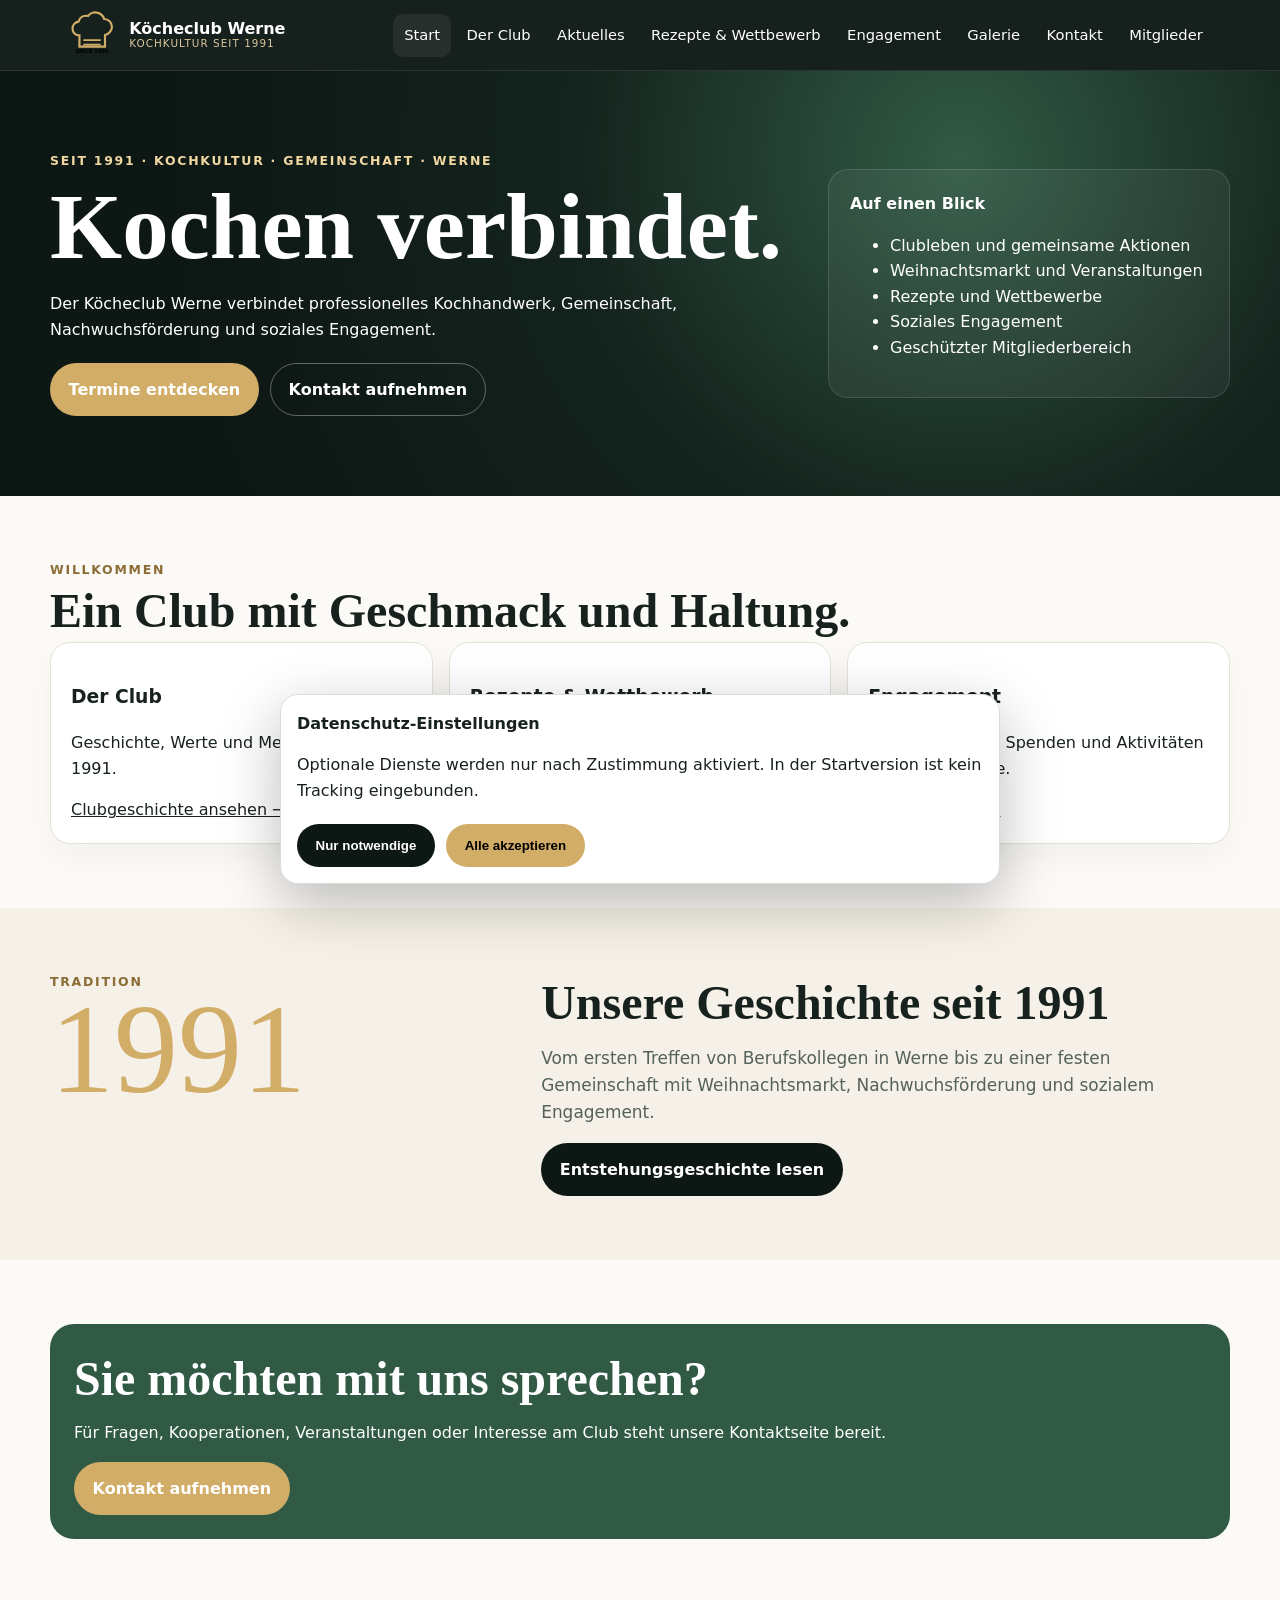
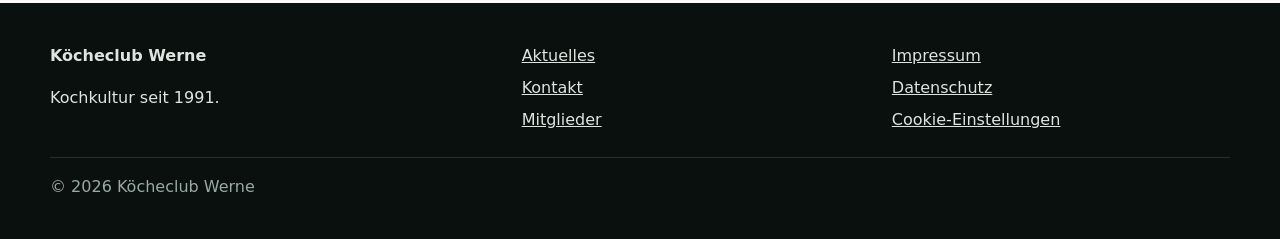
==== index.html @ 9a1e059a "Füge Startseite hinzu" ====
<!doctype html><html lang="de"><head><meta charset="utf-8"><meta name="viewport" content="width=device-width,initial-scale=1"><title>Köcheclub Werne | Kochkultur seit 1991</title><meta name="description" content="Köcheclub Werne – Kochkultur, Gemeinschaft und soziales Engagement seit 1991."><link rel="stylesheet" href="styles.css"></head><body><a class="skip" href="#main">Zum Inhalt springen</a><header><div class="nav"><a class="brand" href="index.html"><span class="kc-logo"><svg viewBox="0 0 120 92"><path d="M31 47c-9 0-16-7-16-16 0-8 6-15 14-16 3-10 12-15 22-13 5-7 15-10 23-7 7 2 12 8 14 14 10 0 18 8 18 18 0 9-7 17-16 19v27H31V47z" fill="none" stroke="currentColor" stroke-width="5"/><path d="M40 58h40M40 68h40" stroke="currentColor" stroke-width="4"/><text x="60" y="88" text-anchor="middle" font-size="12" font-weight="800">SINCE 1991</text></svg></span><span class="brand-copy"><strong>Köcheclub Werne</strong><small>Kochkultur seit 1991</small></span></a><button class="menu-btn" aria-expanded="false">Menü</button><nav><ul><li><a aria-current="page" href="index.html">Start</a></li><li><a href="club.html">Der Club</a></li><li><a href="aktuelles.html">Aktuelles</a></li><li><a href="rezepte-wettbewerb.html">Rezepte & Wettbewerb</a></li><li><a href="engagement.html">Engagement</a></li><li><a href="galerie.html">Galerie</a></li><li><a href="kontakt.html">Kontakt</a></li><li><a href="mitglieder.html">Mitglieder</a></li></ul></nav></div></header><main id="main"><section class="hero"><div class="hero-inner"><div><div class="eyebrow">Seit 1991 · Kochkultur · Gemeinschaft · Werne</div><h1>Kochen verbindet.</h1><p>Der Köcheclub Werne verbindet professionelles Kochhandwerk, Gemeinschaft, Nachwuchsförderung und soziales Engagement.</p><div class="actions"><a class="btn btn-primary" href="aktuelles.html">Termine entdecken</a><a class="btn btn-outline" href="kontakt.html">Kontakt aufnehmen</a></div></div><aside class="hero-card"><strong>Auf einen Blick</strong><ul><li>Clubleben und gemeinsame Aktionen</li><li>Weihnachtsmarkt und Veranstaltungen</li><li>Rezepte und Wettbewerbe</li><li>Soziales Engagement</li><li>Geschützter Mitgliederbereich</li></ul></aside></div></section><section class="section"><div class="wrap"><div class="section-kicker">Willkommen</div><h2>Ein Club mit Geschmack und Haltung.</h2><div class="grid"><article class="card"><h3>Der Club</h3><p>Geschichte, Werte und Menschen seit 1991.</p><a href="club.html">Clubgeschichte ansehen →</a></article><article class="card"><h3>Rezepte & Wettbewerb</h3><p>Rezeptsammlung und der Wettbewerb mit Fleischermeister Karl-Heinz Klimecki.</p><a href="rezepte-wettbewerb.html">Bereich öffnen →</a></article><article class="card"><h3>Engagement</h3><p>Soziale Projekte, Spenden und Aktivitäten in und um Werne.</p><a href="engagement.html">Mehr erfahren →</a></article></div></div></section><section class="section alt"><div class="wrap"><div class="history-grid"><div><div class="section-kicker">Tradition</div><div class="history-year">1991</div></div><div><h2>Unsere Geschichte seit 1991</h2><p class="lead">Vom ersten Treffen von Berufskollegen in Werne bis zu einer festen Gemeinschaft mit Weihnachtsmarkt, Nachwuchsförderung und sozialem Engagement.</p><a class="btn btn-dark" href="club.html">Entstehungsgeschichte lesen</a></div></div></div></section><section class="section"><div class="wrap"><div class="band"><h2>Sie möchten mit uns sprechen?</h2><p>Für Fragen, Kooperationen, Veranstaltungen oder Interesse am Club steht unsere Kontaktseite bereit.</p><a class="btn btn-primary" href="kontakt.html">Kontakt aufnehmen</a></div></div></section></main><footer><div class="footer-grid"><div><strong>Köcheclub Werne</strong><p>Kochkultur seit 1991.</p></div><div class="footer-links"><a href="aktuelles.html">Aktuelles</a><a href="kontakt.html">Kontakt</a><a href="mitglieder.html">Mitglieder</a></div><div class="footer-links"><a href="impressum.html">Impressum</a><a href="datenschutz.html">Datenschutz</a><a href="#" data-open-consent>Cookie-Einstellungen</a></div></div><div class="copyright">© <span data-year></span> Köcheclub Werne</div></footer><section class="cookie" id="cookieBanner" hidden><strong>Datenschutz-Einstellungen</strong><p>Optionale Dienste werden nur nach Zustimmung aktiviert. In der Startversion ist kein Tracking eingebunden.</p><div class="actions"><button class="btn btn-dark" data-consent="essential">Nur notwendige</button><button class="btn btn-primary" data-consent="all">Alle akzeptieren</button></div></section><script src="script.js" defer></script></body></html>
---- styles.css ----
:root{--bg:#0d1713;--green:#315a45;--gold:#d2ad68;--paper:#f5f1e8;--ink:#17211d;--max:1180px}*{box-sizing:border-box}html{scroll-behavior:smooth}body{margin:0;font-family:Inter,system-ui,sans-serif;color:var(--ink);background:#fbfaf7;line-height:1.6}a{color:inherit}header{position:sticky;top:0;z-index:20;background:#0d1713f5;border-bottom:1px solid #ffffff18}.nav{max-width:var(--max);margin:auto;padding:.7rem 1rem;display:flex;align-items:center;justify-content:space-between;gap:1rem}.brand{display:flex;align-items:center;gap:.7rem;color:white;text-decoration:none}.kc-logo{width:52px;height:48px;color:var(--gold)}.kc-logo svg{width:100%;height:100%}.brand-copy{display:flex;flex-direction:column;line-height:1.05}.brand-copy small{color:#dac79b;font-size:.65rem;letter-spacing:.1em;text-transform:uppercase}nav ul{display:flex;list-style:none;gap:.25rem;margin:0;padding:0}nav a{display:block;color:white;text-decoration:none;padding:.6rem .7rem;border-radius:10px;font-size:.92rem}nav a:hover,nav a[aria-current=page]{background:#ffffff12}.menu-btn{display:none;background:transparent;color:white;border:1px solid #ffffff55;border-radius:10px;padding:.55rem .75rem}.hero,.page-hero{background:radial-gradient(circle at 75% 20%,#315a45 0,#14231d 38%,#0d1713 78%);color:white}.hero{padding:5rem 1rem}.page-hero{padding:3.4rem 1rem}.wrap,.hero-inner{max-width:var(--max);margin:auto}.hero-inner{display:grid;grid-template-columns:1.3fr .7fr;gap:2rem;align-items:center}.hero h1,.page-hero h1,.section h2{font-family:Georgia,serif;line-height:1.05}.hero h1{font-size:clamp(3rem,8vw,5.8rem);margin:.4rem 0}.page-hero h1{font-size:clamp(2.4rem,6vw,4.2rem);margin:.3rem 0}.eyebrow,.section-kicker{text-transform:uppercase;letter-spacing:.14em;font-size:.78rem;font-weight:800;color:#f1d7a2}.section-kicker{color:#8a6c34}.hero-card,.card{border-radius:20px}.hero-card{background:#ffffff0e;border:1px solid #ffffff20;padding:1.3rem}.section{padding:4rem 1rem}.section.alt{background:var(--paper)}.section h2{font-size:clamp(2rem,4vw,3rem);margin:.35rem 0}.lead{max-width:780px;color:#55615b;font-size:1.06rem}.grid{display:grid;grid-template-columns:repeat(3,1fr);gap:1rem}.card{background:white;border:1px solid #e6e1d8;padding:1.25rem;box-shadow:0 12px 28px #0000000a}.btn{display:inline-flex;padding:.8rem 1.1rem;border-radius:999px;text-decoration:none;font-weight:800;border:1px solid transparent}.btn-primary{background:var(--gold)}.btn-dark{background:var(--bg);color:white}.btn-outline{border-color:#ffffff55;color:white}.actions{display:flex;gap:.7rem;flex-wrap:wrap;margin-top:1.3rem}.band{background:var(--green);color:white;border-radius:24px;padding:1.5rem}.history-grid{display:grid;grid-template-columns:.8fr 1.2fr;gap:2rem}.history-year{font-family:Georgia,serif;font-size:clamp(4rem,11vw,8rem);color:var(--gold);line-height:.9}.timeline{display:grid;gap:1rem}.event{background:white;border:1px solid #e5dfd5;border-radius:16px;padding:1rem}.event strong{color:var(--green)}.people{display:grid;grid-template-columns:repeat(4,1fr);gap:1rem}.person{background:white;border:1px solid #e5dfd5;border-radius:16px;overflow:hidden}.person-photo,.photo-placeholder{display:grid;place-items:center;min-height:180px;background:linear-gradient(135deg,#eee8dc,#cfbea0);text-align:center;padding:1rem}.person-body{padding:1rem}.form-grid{display:grid;grid-template-columns:1fr 1fr;gap:1rem}.field{display:flex;flex-direction:column;gap:.3rem}.field.full{grid-column:1/-1}input,textarea,select{font:inherit;padding:.8rem;border:1px solid #bdc4bf;border-radius:10px}textarea{min-height:140px}.notice{background:#fff7df;border-left:4px solid var(--gold);padding:1rem;border-radius:10px}.prose{max-width:900px;margin:auto}footer{background:#09100d;color:#dce5df;padding:2.5rem 1rem}.footer-grid{max-width:var(--max);margin:auto;display:grid;grid-template-columns:1.3fr 1fr 1fr;gap:2rem}.footer-links{display:grid;gap:.4rem}.copyright{max-width:var(--max);margin:1.5rem auto 0;padding-top:1rem;border-top:1px solid #ffffff20;color:#9aa9a1}.cookie{position:fixed;left:1rem;right:1rem;bottom:1rem;max-width:720px;margin:auto;background:white;border:1px solid #ddd;border-radius:18px;padding:1rem;box-shadow:0 18px 60px #0004}.cookie[hidden]{display:none}.skip{position:absolute;left:-9999px}.skip:focus{left:1rem;top:1rem;background:white;padding:.6rem;z-index:99}@media(max-width:900px){.menu-btn{display:block}nav ul{display:none;position:absolute;top:64px;left:1rem;right:1rem;background:#101c17;border-radius:14px;padding:.6rem;flex-direction:column}nav ul.open{display:flex}.hero-inner,.grid,.history-grid,.footer-grid{grid-template-columns:1fr}.people{grid-template-columns:1fr 1fr}.form-grid{grid-template-columns:1fr}.field.full{grid-column:auto}.section{padding:3rem 1rem}.hero{padding:3.5rem 1rem}.btn{width:100%;justify-content:center}}@media(max-width:560px){.people{grid-template-columns:1fr}}
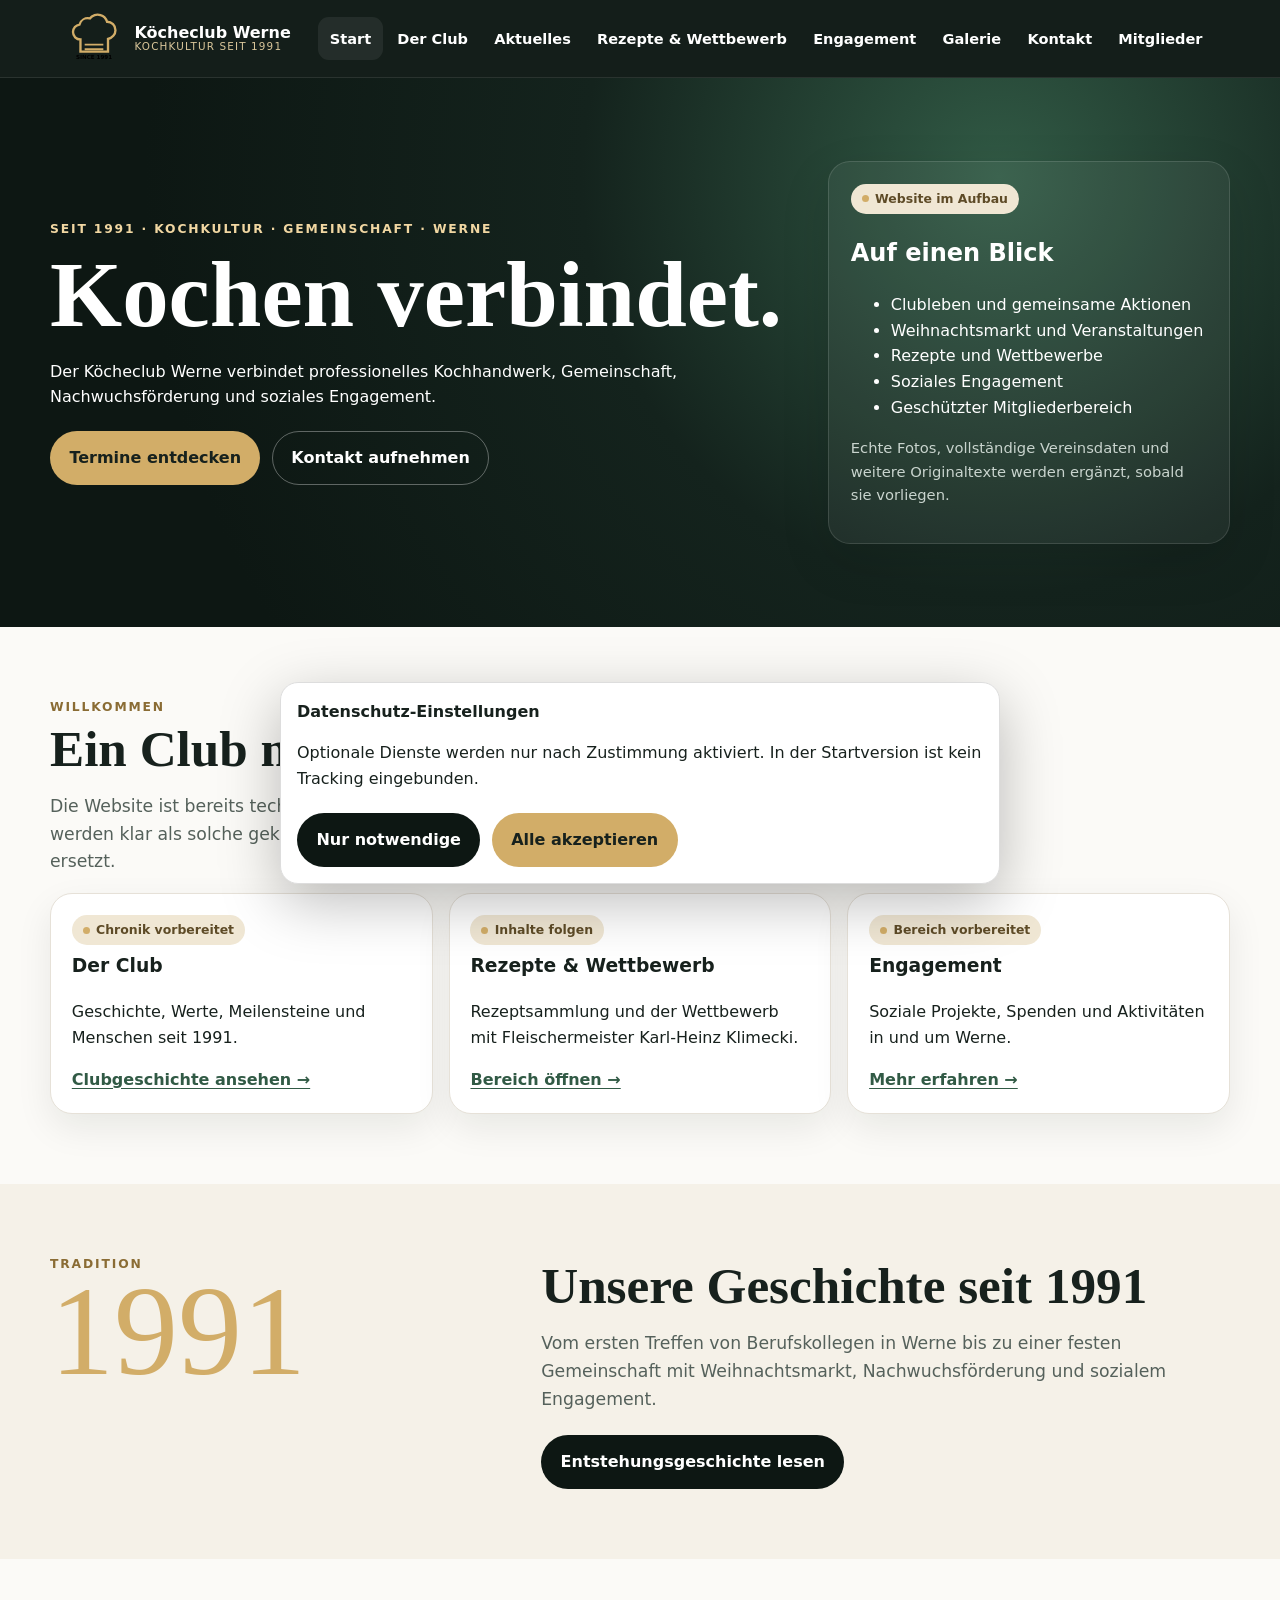
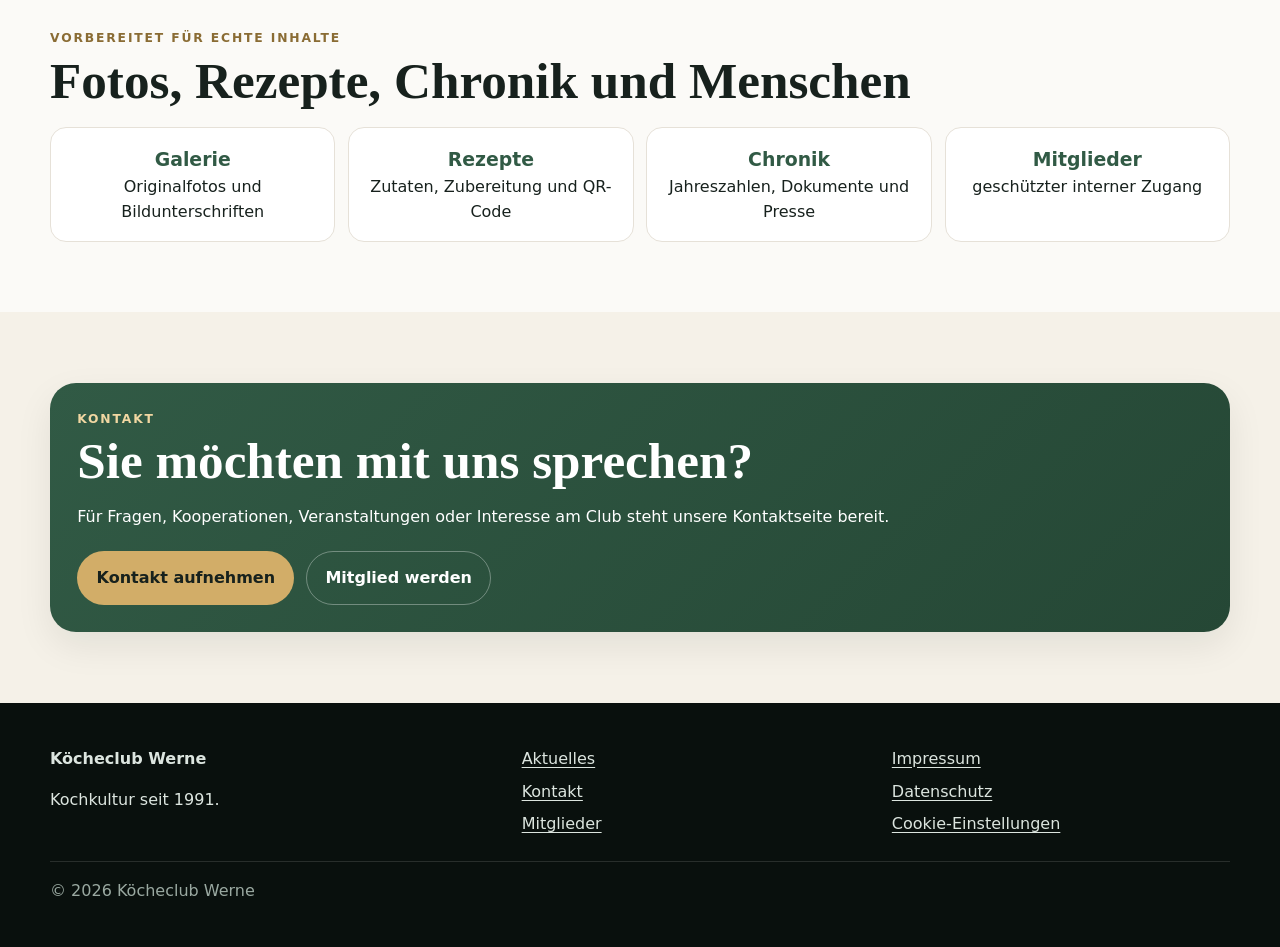
==== commit 756ecda5: "Verfeinere Startseite und Inhaltsstruktur" ====
--- a/index.html
+++ b/index.html
@@ -1 +1 @@
-<!doctype html><html lang="de"><head><meta charset="utf-8"><meta name="viewport" content="width=device-width,initial-scale=1"><title>Köcheclub Werne | Kochkultur seit 1991</title><meta name="description" content="Köcheclub Werne – Kochkultur, Gemeinschaft und soziales Engagement seit 1991."><link rel="stylesheet" href="styles.css"></head><body><a class="skip" href="#main">Zum Inhalt springen</a><header><div class="nav"><a class="brand" href="index.html"><span class="kc-logo"><svg viewBox="0 0 120 92"><path d="M31 47c-9 0-16-7-16-16 0-8 6-15 14-16 3-10 12-15 22-13 5-7 15-10 23-7 7 2 12 8 14 14 10 0 18 8 18 18 0 9-7 17-16 19v27H31V47z" fill="none" stroke="currentColor" stroke-width="5"/><path d="M40 58h40M40 68h40" stroke="currentColor" stroke-width="4"/><text x="60" y="88" text-anchor="middle" font-size="12" font-weight="800">SINCE 1991</text></svg></span><span class="brand-copy"><strong>Köcheclub Werne</strong><small>Kochkultur seit 1991</small></span></a><button class="menu-btn" aria-expanded="false">Menü</button><nav><ul><li><a aria-current="page" href="index.html">Start</a></li><li><a href="club.html">Der Club</a></li><li><a href="aktuelles.html">Aktuelles</a></li><li><a href="rezepte-wettbewerb.html">Rezepte & Wettbewerb</a></li><li><a href="engagement.html">Engagement</a></li><li><a href="galerie.html">Galerie</a></li><li><a href="kontakt.html">Kontakt</a></li><li><a href="mitglieder.html">Mitglieder</a></li></ul></nav></div></header><main id="main"><section class="hero"><div class="hero-inner"><div><div class="eyebrow">Seit 1991 · Kochkultur · Gemeinschaft · Werne</div><h1>Kochen verbindet.</h1><p>Der Köcheclub Werne verbindet professionelles Kochhandwerk, Gemeinschaft, Nachwuchsförderung und soziales Engagement.</p><div class="actions"><a class="btn btn-primary" href="aktuelles.html">Termine entdecken</a><a class="btn btn-outline" href="kontakt.html">Kontakt aufnehmen</a></div></div><aside class="hero-card"><strong>Auf einen Blick</strong><ul><li>Clubleben und gemeinsame Aktionen</li><li>Weihnachtsmarkt und Veranstaltungen</li><li>Rezepte und Wettbewerbe</li><li>Soziales Engagement</li><li>Geschützter Mitgliederbereich</li></ul></aside></div></section><section class="section"><div class="wrap"><div class="section-kicker">Willkommen</div><h2>Ein Club mit Geschmack und Haltung.</h2><div class="grid"><article class="card"><h3>Der Club</h3><p>Geschichte, Werte und Menschen seit 1991.</p><a href="club.html">Clubgeschichte ansehen →</a></article><article class="card"><h3>Rezepte & Wettbewerb</h3><p>Rezeptsammlung und der Wettbewerb mit Fleischermeister Karl-Heinz Klimecki.</p><a href="rezepte-wettbewerb.html">Bereich öffnen →</a></article><article class="card"><h3>Engagement</h3><p>Soziale Projekte, Spenden und Aktivitäten in und um Werne.</p><a href="engagement.html">Mehr erfahren →</a></article></div></div></section><section class="section alt"><div class="wrap"><div class="history-grid"><div><div class="section-kicker">Tradition</div><div class="history-year">1991</div></div><div><h2>Unsere Geschichte seit 1991</h2><p class="lead">Vom ersten Treffen von Berufskollegen in Werne bis zu einer festen Gemeinschaft mit Weihnachtsmarkt, Nachwuchsförderung und sozialem Engagement.</p><a class="btn btn-dark" href="club.html">Entstehungsgeschichte lesen</a></div></div></div></section><section class="section"><div class="wrap"><div class="band"><h2>Sie möchten mit uns sprechen?</h2><p>Für Fragen, Kooperationen, Veranstaltungen oder Interesse am Club steht unsere Kontaktseite bereit.</p><a class="btn btn-primary" href="kontakt.html">Kontakt aufnehmen</a></div></div></section></main><footer><div class="footer-grid"><div><strong>Köcheclub Werne</strong><p>Kochkultur seit 1991.</p></div><div class="footer-links"><a href="aktuelles.html">Aktuelles</a><a href="kontakt.html">Kontakt</a><a href="mitglieder.html">Mitglieder</a></div><div class="footer-links"><a href="impressum.html">Impressum</a><a href="datenschutz.html">Datenschutz</a><a href="#" data-open-consent>Cookie-Einstellungen</a></div></div><div class="copyright">© <span data-year></span> Köcheclub Werne</div></footer><section class="cookie" id="cookieBanner" hidden><strong>Datenschutz-Einstellungen</strong><p>Optionale Dienste werden nur nach Zustimmung aktiviert. In der Startversion ist kein Tracking eingebunden.</p><div class="actions"><button class="btn btn-dark" data-consent="essential">Nur notwendige</button><button class="btn btn-primary" data-consent="all">Alle akzeptieren</button></div></section><script src="script.js" defer></script></body></html>+<!doctype html><html lang="de"><head><meta charset="utf-8"><meta name="viewport" content="width=device-width,initial-scale=1"><title>Köcheclub Werne | Kochkultur seit 1991</title><meta name="description" content="Köcheclub Werne – Kochkultur, Gemeinschaft und soziales Engagement seit 1991."><link rel="stylesheet" href="styles.css"></head><body><a class="skip" href="#main">Zum Inhalt springen</a><header><div class="nav"><a class="brand" href="index.html"><span class="kc-logo" aria-hidden="true"><svg viewBox="0 0 120 92"><path d="M31 47c-9 0-16-7-16-16 0-8 6-15 14-16 3-10 12-15 22-13 5-7 15-10 23-7 7 2 12 8 14 14 10 0 18 8 18 18 0 9-7 17-16 19v27H31V47z" fill="none" stroke="currentColor" stroke-width="5"/><path d="M40 58h40M40 68h40" stroke="currentColor" stroke-width="4"/><text x="60" y="88" text-anchor="middle" font-size="12" font-weight="800">SINCE 1991</text></svg></span><span class="brand-copy"><strong>Köcheclub Werne</strong><small>Kochkultur seit 1991</small></span></a><button class="menu-btn" type="button">Menü</button><nav aria-label="Hauptnavigation"><ul><li><a aria-current="page" href="index.html">Start</a></li><li><a href="club.html">Der Club</a></li><li><a href="aktuelles.html">Aktuelles</a></li><li><a href="rezepte-wettbewerb.html">Rezepte & Wettbewerb</a></li><li><a href="engagement.html">Engagement</a></li><li><a href="galerie.html">Galerie</a></li><li><a href="kontakt.html">Kontakt</a></li><li><a href="mitglieder.html">Mitglieder</a></li></ul></nav></div></header><main id="main"><section class="hero"><div class="hero-inner"><div><div class="eyebrow">Seit 1991 · Kochkultur · Gemeinschaft · Werne</div><h1>Kochen verbindet.</h1><p>Der Köcheclub Werne verbindet professionelles Kochhandwerk, Gemeinschaft, Nachwuchsförderung und soziales Engagement.</p><div class="actions"><a class="btn btn-primary" href="aktuelles.html">Termine entdecken</a><a class="btn btn-outline" href="kontakt.html">Kontakt aufnehmen</a></div></div><aside class="hero-card"><span class="status-chip">Website im Aufbau</span><h2>Auf einen Blick</h2><ul><li>Clubleben und gemeinsame Aktionen</li><li>Weihnachtsmarkt und Veranstaltungen</li><li>Rezepte und Wettbewerbe</li><li>Soziales Engagement</li><li>Geschützter Mitgliederbereich</li></ul><p class="section-note" style="color:#c9d4ce">Echte Fotos, vollständige Vereinsdaten und weitere Originaltexte werden ergänzt, sobald sie vorliegen.</p></aside></div></section><section class="section"><div class="wrap"><div class="section-kicker">Willkommen</div><h2>Ein Club mit Geschmack und Haltung.</h2><p class="lead">Die Website ist bereits technisch und redaktionell vorbereitet. Inhalte, die noch fehlen, werden klar als solche gekennzeichnet und später durch echte Vereinsdaten und Bilder ersetzt.</p><div class="grid"><article class="card"><span class="status-chip">Chronik vorbereitet</span><h3>Der Club</h3><p>Geschichte, Werte, Meilensteine und Menschen seit 1991.</p><a href="club.html">Clubgeschichte ansehen →</a></article><article class="card"><span class="status-chip">Inhalte folgen</span><h3>Rezepte & Wettbewerb</h3><p>Rezeptsammlung und der Wettbewerb mit Fleischermeister Karl-Heinz Klimecki.</p><a href="rezepte-wettbewerb.html">Bereich öffnen →</a></article><article class="card"><span class="status-chip">Bereich vorbereitet</span><h3>Engagement</h3><p>Soziale Projekte, Spenden und Aktivitäten in und um Werne.</p><a href="engagement.html">Mehr erfahren →</a></article></div></div></section><section class="section alt"><div class="wrap"><div class="history-grid"><div><div class="section-kicker">Tradition</div><div class="history-year">1991</div></div><div><h2>Unsere Geschichte seit 1991</h2><p class="lead">Vom ersten Treffen von Berufskollegen in Werne bis zu einer festen Gemeinschaft mit Weihnachtsmarkt, Nachwuchsförderung und sozialem Engagement.</p><div class="actions"><a class="btn btn-dark" href="club.html">Entstehungsgeschichte lesen</a></div></div></div></div></section><section class="section"><div class="wrap"><div class="section-kicker">Vorbereitet für echte Inhalte</div><h2>Fotos, Rezepte, Chronik und Menschen</h2><div class="feature-list"><div class="feature-item"><strong>Galerie</strong>Originalfotos und Bildunterschriften</div><div class="feature-item"><strong>Rezepte</strong>Zutaten, Zubereitung und QR-Code</div><div class="feature-item"><strong>Chronik</strong>Jahreszahlen, Dokumente und Presse</div><div class="feature-item"><strong>Mitglieder</strong>geschützter interner Zugang</div></div></div></section><section class="section alt"><div class="wrap"><div class="band"><div><div class="section-kicker" style="color:#f1d7a2">Kontakt</div><h2>Sie möchten mit uns sprechen?</h2><p>Für Fragen, Kooperationen, Veranstaltungen oder Interesse am Club steht unsere Kontaktseite bereit.</p></div><div class="actions"><a class="btn btn-primary" href="kontakt.html">Kontakt aufnehmen</a><a class="btn btn-outline" href="aufnahmeantrag.html">Mitglied werden</a></div></div></div></section></main><footer><div class="footer-grid"><div><strong>Köcheclub Werne</strong><p>Kochkultur seit 1991.</p></div><div class="footer-links"><a href="aktuelles.html">Aktuelles</a><a href="kontakt.html">Kontakt</a><a href="mitglieder.html">Mitglieder</a></div><div class="footer-links"><a href="impressum.html">Impressum</a><a href="datenschutz.html">Datenschutz</a><a href="#" data-open-consent>Cookie-Einstellungen</a></div></div><div class="copyright">© <span data-year></span> Köcheclub Werne</div></footer><section class="cookie" id="cookieBanner" hidden><strong>Datenschutz-Einstellungen</strong><p>Optionale Dienste werden nur nach Zustimmung aktiviert. In der Startversion ist kein Tracking eingebunden.</p><div class="actions"><button class="btn btn-dark" type="button" data-consent="essential">Nur notwendige</button><button class="btn btn-primary" type="button" data-consent="all">Alle akzeptieren</button></div></section><script src="script.js" defer></script></body></html>
--- a/styles.css
+++ b/styles.css
@@ -1 +1 @@
-:root{--bg:#0d1713;--green:#315a45;--gold:#d2ad68;--paper:#f5f1e8;--ink:#17211d;--max:1180px}*{box-sizing:border-box}html{scroll-behavior:smooth}body{margin:0;font-family:Inter,system-ui,sans-serif;color:var(--ink);background:#fbfaf7;line-height:1.6}a{color:inherit}header{position:sticky;top:0;z-index:20;background:#0d1713f5;border-bottom:1px solid #ffffff18}.nav{max-width:var(--max);margin:auto;padding:.7rem 1rem;display:flex;align-items:center;justify-content:space-between;gap:1rem}.brand{display:flex;align-items:center;gap:.7rem;color:white;text-decoration:none}.kc-logo{width:52px;height:48px;color:var(--gold)}.kc-logo svg{width:100%;height:100%}.brand-copy{display:flex;flex-direction:column;line-height:1.05}.brand-copy small{color:#dac79b;font-size:.65rem;letter-spacing:.1em;text-transform:uppercase}nav ul{display:flex;list-style:none;gap:.25rem;margin:0;padding:0}nav a{display:block;color:white;text-decoration:none;padding:.6rem .7rem;border-radius:10px;font-size:.92rem}nav a:hover,nav a[aria-current=page]{background:#ffffff12}.menu-btn{display:none;background:transparent;color:white;border:1px solid #ffffff55;border-radius:10px;padding:.55rem .75rem}.hero,.page-hero{background:radial-gradient(circle at 75% 20%,#315a45 0,#14231d 38%,#0d1713 78%);color:white}.hero{padding:5rem 1rem}.page-hero{padding:3.4rem 1rem}.wrap,.hero-inner{max-width:var(--max);margin:auto}.hero-inner{display:grid;grid-template-columns:1.3fr .7fr;gap:2rem;align-items:center}.hero h1,.page-hero h1,.section h2{font-family:Georgia,serif;line-height:1.05}.hero h1{font-size:clamp(3rem,8vw,5.8rem);margin:.4rem 0}.page-hero h1{font-size:clamp(2.4rem,6vw,4.2rem);margin:.3rem 0}.eyebrow,.section-kicker{text-transform:uppercase;letter-spacing:.14em;font-size:.78rem;font-weight:800;color:#f1d7a2}.section-kicker{color:#8a6c34}.hero-card,.card{border-radius:20px}.hero-card{background:#ffffff0e;border:1px solid #ffffff20;padding:1.3rem}.section{padding:4rem 1rem}.section.alt{background:var(--paper)}.section h2{font-size:clamp(2rem,4vw,3rem);margin:.35rem 0}.lead{max-width:780px;color:#55615b;font-size:1.06rem}.grid{display:grid;grid-template-columns:repeat(3,1fr);gap:1rem}.card{background:white;border:1px solid #e6e1d8;padding:1.25rem;box-shadow:0 12px 28px #0000000a}.btn{display:inline-flex;padding:.8rem 1.1rem;border-radius:999px;text-decoration:none;font-weight:800;border:1px solid transparent}.btn-primary{background:var(--gold)}.btn-dark{background:var(--bg);color:white}.btn-outline{border-color:#ffffff55;color:white}.actions{display:flex;gap:.7rem;flex-wrap:wrap;margin-top:1.3rem}.band{background:var(--green);color:white;border-radius:24px;padding:1.5rem}.history-grid{display:grid;grid-template-columns:.8fr 1.2fr;gap:2rem}.history-year{font-family:Georgia,serif;font-size:clamp(4rem,11vw,8rem);color:var(--gold);line-height:.9}.timeline{display:grid;gap:1rem}.event{background:white;border:1px solid #e5dfd5;border-radius:16px;padding:1rem}.event strong{color:var(--green)}.people{display:grid;grid-template-columns:repeat(4,1fr);gap:1rem}.person{background:white;border:1px solid #e5dfd5;border-radius:16px;overflow:hidden}.person-photo,.photo-placeholder{display:grid;place-items:center;min-height:180px;background:linear-gradient(135deg,#eee8dc,#cfbea0);text-align:center;padding:1rem}.person-body{padding:1rem}.form-grid{display:grid;grid-template-columns:1fr 1fr;gap:1rem}.field{display:flex;flex-direction:column;gap:.3rem}.field.full{grid-column:1/-1}input,textarea,select{font:inherit;padding:.8rem;border:1px solid #bdc4bf;border-radius:10px}textarea{min-height:140px}.notice{background:#fff7df;border-left:4px solid var(--gold);padding:1rem;border-radius:10px}.prose{max-width:900px;margin:auto}footer{background:#09100d;color:#dce5df;padding:2.5rem 1rem}.footer-grid{max-width:var(--max);margin:auto;display:grid;grid-template-columns:1.3fr 1fr 1fr;gap:2rem}.footer-links{display:grid;gap:.4rem}.copyright{max-width:var(--max);margin:1.5rem auto 0;padding-top:1rem;border-top:1px solid #ffffff20;color:#9aa9a1}.cookie{position:fixed;left:1rem;right:1rem;bottom:1rem;max-width:720px;margin:auto;background:white;border:1px solid #ddd;border-radius:18px;padding:1rem;box-shadow:0 18px 60px #0004}.cookie[hidden]{display:none}.skip{position:absolute;left:-9999px}.skip:focus{left:1rem;top:1rem;background:white;padding:.6rem;z-index:99}@media(max-width:900px){.menu-btn{display:block}nav ul{display:none;position:absolute;top:64px;left:1rem;right:1rem;background:#101c17;border-radius:14px;padding:.6rem;flex-direction:column}nav ul.open{display:flex}.hero-inner,.grid,.history-grid,.footer-grid{grid-template-columns:1fr}.people{grid-template-columns:1fr 1fr}.form-grid{grid-template-columns:1fr}.field.full{grid-column:auto}.section{padding:3rem 1rem}.hero{padding:3.5rem 1rem}.btn{width:100%;justify-content:center}}@media(max-width:560px){.people{grid-template-columns:1fr}}+:root{--bg:#0d1713;--bg2:#14231d;--green:#315a45;--green2:#254735;--gold:#d2ad68;--gold2:#efd49b;--paper:#f5f1e8;--ink:#17211d;--muted:#607069;--line:#e6e1d8;--white:#fff;--max:1180px;--radius:22px;--shadow:0 14px 36px rgba(13,23,19,.08)}*{box-sizing:border-box}html{scroll-behavior:smooth}body{margin:0;font-family:Inter,system-ui,-apple-system,BlinkMacSystemFont,"Segoe UI",sans-serif;color:var(--ink);background:#fbfaf7;line-height:1.6}img,svg{max-width:100%;display:block}a{color:inherit;text-underline-offset:3px}button,input,textarea,select{font:inherit}header{position:sticky;top:0;z-index:30;background:rgba(13,23,19,.97);border-bottom:1px solid #ffffff18;backdrop-filter:blur(12px)}.nav{max-width:var(--max);margin:auto;padding:.72rem 1rem;display:flex;align-items:center;justify-content:space-between;gap:1rem;position:relative}.brand{display:flex;align-items:center;gap:.78rem;color:white;text-decoration:none;min-width:0}.kc-logo{width:56px;height:54px;color:var(--gold);flex:0 0 auto}.kc-logo svg{width:100%;height:100%}.brand-copy{display:flex;flex-direction:column;line-height:1.05;min-width:0}.brand-copy strong{font-size:1rem;white-space:nowrap}.brand-copy small{color:#dac79b;font-size:.65rem;letter-spacing:.11em;text-transform:uppercase;white-space:nowrap}nav ul{display:flex;list-style:none;gap:.2rem;margin:0;padding:0;align-items:center}nav a{display:block;color:white;text-decoration:none;padding:.62rem .72rem;border-radius:11px;font-size:.91rem;font-weight:650}nav a:hover,nav a:focus-visible,nav a[aria-current=page]{background:#ffffff12;outline:none}.menu-btn{display:none;background:transparent;color:white;border:1px solid #ffffff55;border-radius:12px;padding:.62rem .85rem;min-height:44px}.hero,.page-hero{background:radial-gradient(circle at 78% 18%,#315a45 0,#14231d 38%,#0d1713 78%);color:white}.hero{padding:5.2rem 1rem}.page-hero{padding:3.6rem 1rem}.wrap,.hero-inner{max-width:var(--max);margin:auto}.hero-inner{display:grid;grid-template-columns:1.3fr .7fr;gap:2rem;align-items:center}.hero h1,.page-hero h1,.section h2{font-family:Georgia,"Times New Roman",serif;line-height:1.03}.hero h1{font-size:clamp(3.2rem,8vw,5.8rem);margin:.45rem 0}.page-hero h1{font-size:clamp(2.5rem,6vw,4.3rem);margin:.35rem 0}.hero p,.page-hero p{max-width:780px}.eyebrow,.section-kicker{text-transform:uppercase;letter-spacing:.15em;font-size:.77rem;font-weight:900;color:#f1d7a2}.section-kicker{color:#8a6c34}.hero-card,.card{border-radius:var(--radius)}.hero-card{background:#ffffff0e;border:1px solid #ffffff20;padding:1.35rem;box-shadow:0 18px 50px rgba(0,0,0,.12)}.section{padding:4.4rem 1rem}.section.alt{background:var(--paper)}.section h2{font-size:clamp(2rem,4vw,3.2rem);margin:.35rem 0 1rem}.lead{max-width:800px;color:#55615b;font-size:1.08rem}.grid{display:grid;grid-template-columns:repeat(3,1fr);gap:1rem}.card{background:white;border:1px solid var(--line);padding:1.3rem;box-shadow:var(--shadow);transition:transform .2s ease,box-shadow .2s ease}.card:hover{transform:translateY(-2px);box-shadow:0 18px 42px rgba(13,23,19,.11)}.card h3{margin-top:.35rem}.card a{font-weight:800;color:var(--green)}.btn{display:inline-flex;align-items:center;justify-content:center;min-height:46px;padding:.82rem 1.15rem;border-radius:999px;text-decoration:none;font-weight:850;border:1px solid transparent;transition:transform .15s ease,filter .15s ease}.btn:hover{transform:translateY(-1px);filter:brightness(1.03)}.btn-primary{background:var(--gold);color:#17211d}.btn-dark{background:var(--bg);color:white}.btn-outline{border-color:#ffffff55;color:white;background:transparent}.actions{display:flex;gap:.72rem;flex-wrap:wrap;margin-top:1.35rem}.band{background:linear-gradient(135deg,var(--green),var(--green2));color:white;border-radius:26px;padding:1.7rem;box-shadow:var(--shadow)}.history-grid{display:grid;grid-template-columns:.8fr 1.2fr;gap:2rem;align-items:start}.history-year{font-family:Georgia,serif;font-size:clamp(4rem,11vw,8rem);color:var(--gold);line-height:.9}.timeline{display:grid;gap:1rem}.event{background:white;border:1px solid #e5dfd5;border-radius:16px;padding:1rem}.event strong{color:var(--green)}.people{display:grid;grid-template-columns:repeat(4,1fr);gap:1rem}.person{background:white;border:1px solid #e5dfd5;border-radius:16px;overflow:hidden}.person-photo,.photo-placeholder{display:grid;place-items:center;min-height:190px;background:linear-gradient(135deg,#efe9de,#d1c1a4);text-align:center;padding:1rem;color:#5d513e;font-weight:800}.photo-placeholder::before{content:"Foto";display:inline-block;margin-right:.4rem;font-size:.72rem;text-transform:uppercase;letter-spacing:.1em;color:#7a6848}.person-body{padding:1rem}.form-grid{display:grid;grid-template-columns:1fr 1fr;gap:1rem}.field{display:flex;flex-direction:column;gap:.3rem}.field.full{grid-column:1/-1}input,textarea,select{padding:.82rem;border:1px solid #bdc4bf;border-radius:11px;background:white}input:focus,textarea:focus,select:focus{outline:3px solid rgba(210,173,104,.25);border-color:#9c7e45}textarea{min-height:140px}.notice{background:#fff7df;border-left:4px solid var(--gold);padding:1rem 1.1rem;border-radius:12px}.prose{max-width:900px;margin:auto}.status-chip{display:inline-flex;align-items:center;gap:.4rem;padding:.32rem .68rem;border-radius:999px;background:#f0e7d4;color:#5e4b27;font-size:.78rem;font-weight:850}.status-chip::before{content:"";width:7px;height:7px;border-radius:50%;background:var(--gold)}.media-grid{display:grid;grid-template-columns:repeat(3,1fr);gap:1rem}.media-card{background:#fff;border:1px solid var(--line);border-radius:var(--radius);overflow:hidden;box-shadow:var(--shadow)}.media-card .photo-placeholder{min-height:220px}.media-body{padding:1.15rem}.feature-list{display:grid;grid-template-columns:repeat(4,1fr);gap:.8rem;margin-top:1.2rem}.feature-item{background:#fff;border:1px solid var(--line);border-radius:16px;padding:1rem;text-align:center}.feature-item strong{display:block;color:var(--green);font-size:1.18rem}.section-note{margin-top:1rem;color:var(--muted);font-size:.92rem}footer{background:#09100d;color:#dce5df;padding:2.7rem 1rem}.footer-grid{max-width:var(--max);margin:auto;display:grid;grid-template-columns:1.3fr 1fr 1fr;gap:2rem}.footer-links{display:grid;gap:.45rem}.copyright{max-width:var(--max);margin:1.5rem auto 0;padding-top:1rem;border-top:1px solid #ffffff20;color:#9aa9a1}.cookie{position:fixed;left:1rem;right:1rem;bottom:1rem;z-index:50;max-width:720px;margin:auto;background:white;border:1px solid #ddd;border-radius:18px;padding:1rem;box-shadow:0 18px 60px #0004}.cookie[hidden]{display:none}.skip{position:absolute;left:-9999px}.skip:focus{left:1rem;top:1rem;background:white;padding:.6rem;z-index:99}@media(max-width:1000px){nav a{font-size:.86rem;padding:.56rem .55rem}}@media(max-width:900px){.menu-btn{display:block}nav ul{display:none;position:absolute;top:calc(100% + .4rem);left:1rem;right:1rem;background:#101c17;border:1px solid #ffffff1f;border-radius:16px;padding:.65rem;flex-direction:column;align-items:stretch;box-shadow:0 22px 55px rgba(0,0,0,.35)}nav ul.open{display:flex}nav li{width:100%}nav a{padding:.82rem .9rem;font-size:1rem}.hero-inner,.grid,.history-grid,.footer-grid,.media-grid{grid-template-columns:1fr}.feature-list{grid-template-columns:1fr 1fr}.people{grid-template-columns:1fr 1fr}.form-grid{grid-template-columns:1fr}.field.full{grid-column:auto}.section{padding:3.4rem 1rem}.hero{padding:3.9rem 1rem}.page-hero{padding:3rem 1rem}.btn{width:100%}.brand-copy strong{font-size:.96rem}.brand-copy small{font-size:.6rem}.kc-logo{width:50px;height:48px}}@media(max-width:560px){.people,.feature-list{grid-template-columns:1fr}.hero h1{font-size:clamp(3rem,15vw,4.7rem)}.hero-card{padding:1.15rem}.section{padding:3rem 1rem}.media-card .photo-placeholder{min-height:170px}}@media(prefers-reduced-motion:reduce){*{scroll-behavior:auto!important;transition:none!important}}
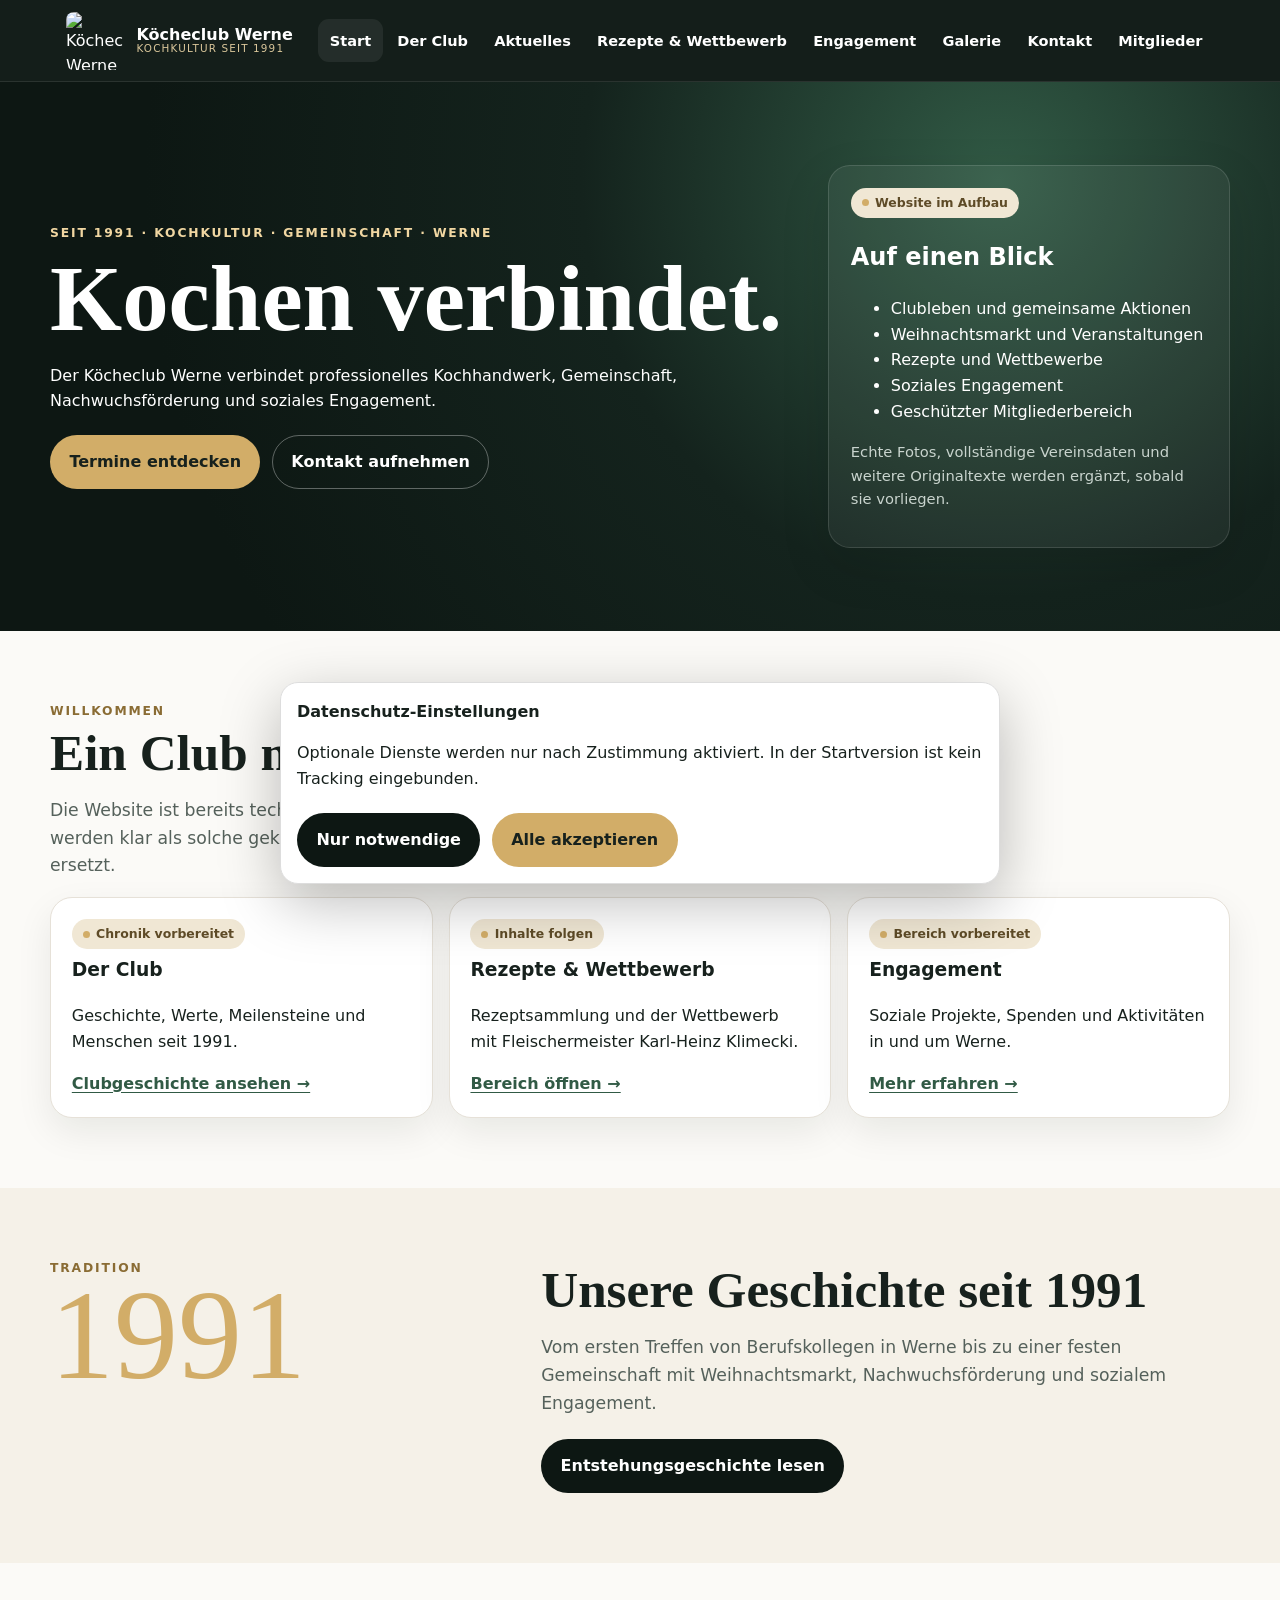
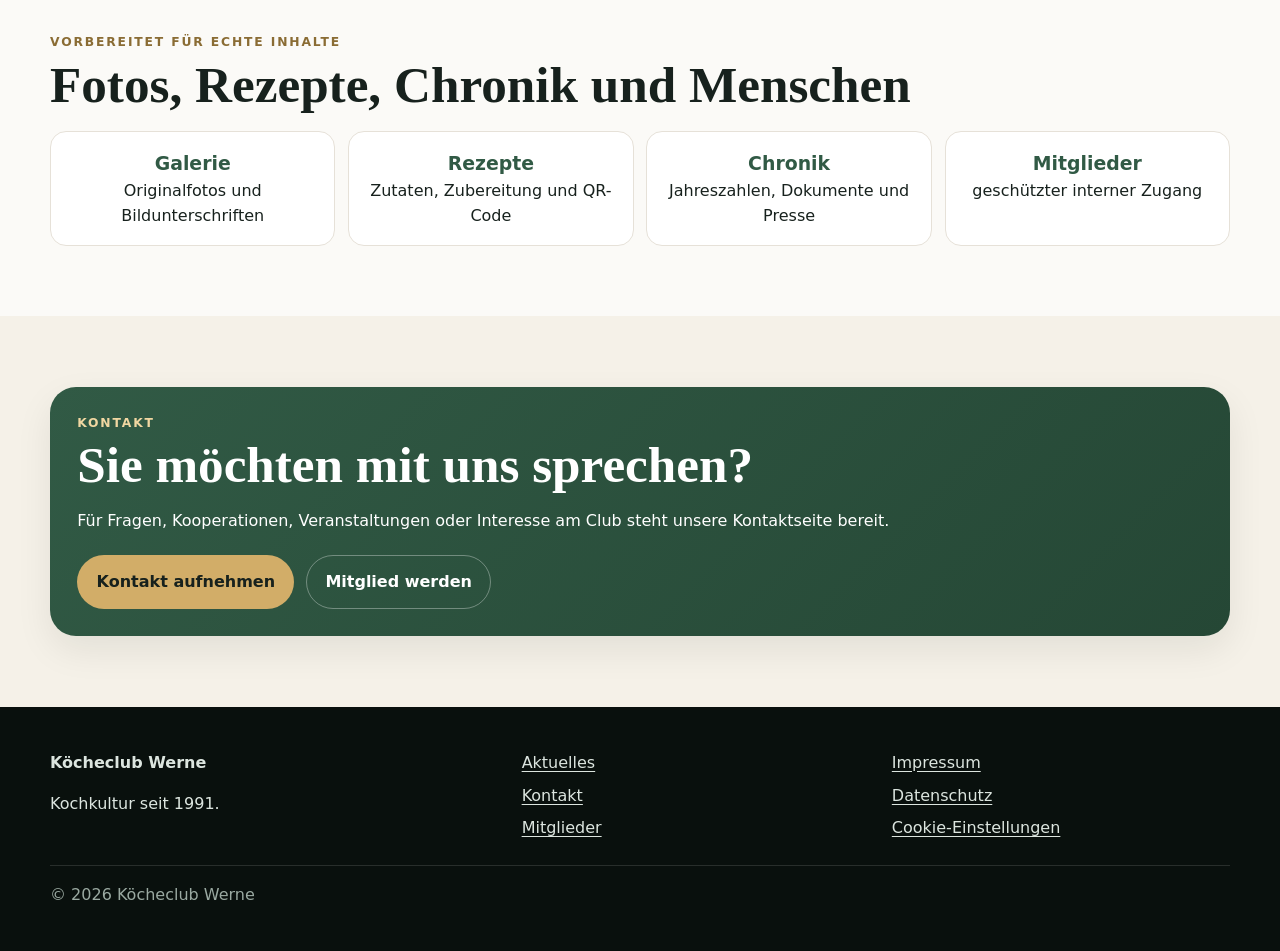
==== commit b789ba9d: "Echtes Köcheclub-Logo statt Übergangs-Kochmütze verwenden" ====
--- a/index.html
+++ b/index.html
@@ -1 +1 @@
-<!doctype html><html lang="de"><head><meta charset="utf-8"><meta name="viewport" content="width=device-width,initial-scale=1"><title>Köcheclub Werne | Kochkultur seit 1991</title><meta name="description" content="Köcheclub Werne – Kochkultur, Gemeinschaft und soziales Engagement seit 1991."><link rel="stylesheet" href="styles.css"></head><body><a class="skip" href="#main">Zum Inhalt springen</a><header><div class="nav"><a class="brand" href="index.html"><span class="kc-logo" aria-hidden="true"><svg viewBox="0 0 120 92"><path d="M31 47c-9 0-16-7-16-16 0-8 6-15 14-16 3-10 12-15 22-13 5-7 15-10 23-7 7 2 12 8 14 14 10 0 18 8 18 18 0 9-7 17-16 19v27H31V47z" fill="none" stroke="currentColor" stroke-width="5"/><path d="M40 58h40M40 68h40" stroke="currentColor" stroke-width="4"/><text x="60" y="88" text-anchor="middle" font-size="12" font-weight="800">SINCE 1991</text></svg></span><span class="brand-copy"><strong>Köcheclub Werne</strong><small>Kochkultur seit 1991</small></span></a><button class="menu-btn" type="button">Menü</button><nav aria-label="Hauptnavigation"><ul><li><a aria-current="page" href="index.html">Start</a></li><li><a href="club.html">Der Club</a></li><li><a href="aktuelles.html">Aktuelles</a></li><li><a href="rezepte-wettbewerb.html">Rezepte & Wettbewerb</a></li><li><a href="engagement.html">Engagement</a></li><li><a href="galerie.html">Galerie</a></li><li><a href="kontakt.html">Kontakt</a></li><li><a href="mitglieder.html">Mitglieder</a></li></ul></nav></div></header><main id="main"><section class="hero"><div class="hero-inner"><div><div class="eyebrow">Seit 1991 · Kochkultur · Gemeinschaft · Werne</div><h1>Kochen verbindet.</h1><p>Der Köcheclub Werne verbindet professionelles Kochhandwerk, Gemeinschaft, Nachwuchsförderung und soziales Engagement.</p><div class="actions"><a class="btn btn-primary" href="aktuelles.html">Termine entdecken</a><a class="btn btn-outline" href="kontakt.html">Kontakt aufnehmen</a></div></div><aside class="hero-card"><span class="status-chip">Website im Aufbau</span><h2>Auf einen Blick</h2><ul><li>Clubleben und gemeinsame Aktionen</li><li>Weihnachtsmarkt und Veranstaltungen</li><li>Rezepte und Wettbewerbe</li><li>Soziales Engagement</li><li>Geschützter Mitgliederbereich</li></ul><p class="section-note" style="color:#c9d4ce">Echte Fotos, vollständige Vereinsdaten und weitere Originaltexte werden ergänzt, sobald sie vorliegen.</p></aside></div></section><section class="section"><div class="wrap"><div class="section-kicker">Willkommen</div><h2>Ein Club mit Geschmack und Haltung.</h2><p class="lead">Die Website ist bereits technisch und redaktionell vorbereitet. Inhalte, die noch fehlen, werden klar als solche gekennzeichnet und später durch echte Vereinsdaten und Bilder ersetzt.</p><div class="grid"><article class="card"><span class="status-chip">Chronik vorbereitet</span><h3>Der Club</h3><p>Geschichte, Werte, Meilensteine und Menschen seit 1991.</p><a href="club.html">Clubgeschichte ansehen →</a></article><article class="card"><span class="status-chip">Inhalte folgen</span><h3>Rezepte & Wettbewerb</h3><p>Rezeptsammlung und der Wettbewerb mit Fleischermeister Karl-Heinz Klimecki.</p><a href="rezepte-wettbewerb.html">Bereich öffnen →</a></article><article class="card"><span class="status-chip">Bereich vorbereitet</span><h3>Engagement</h3><p>Soziale Projekte, Spenden und Aktivitäten in und um Werne.</p><a href="engagement.html">Mehr erfahren →</a></article></div></div></section><section class="section alt"><div class="wrap"><div class="history-grid"><div><div class="section-kicker">Tradition</div><div class="history-year">1991</div></div><div><h2>Unsere Geschichte seit 1991</h2><p class="lead">Vom ersten Treffen von Berufskollegen in Werne bis zu einer festen Gemeinschaft mit Weihnachtsmarkt, Nachwuchsförderung und sozialem Engagement.</p><div class="actions"><a class="btn btn-dark" href="club.html">Entstehungsgeschichte lesen</a></div></div></div></div></section><section class="section"><div class="wrap"><div class="section-kicker">Vorbereitet für echte Inhalte</div><h2>Fotos, Rezepte, Chronik und Menschen</h2><div class="feature-list"><div class="feature-item"><strong>Galerie</strong>Originalfotos und Bildunterschriften</div><div class="feature-item"><strong>Rezepte</strong>Zutaten, Zubereitung und QR-Code</div><div class="feature-item"><strong>Chronik</strong>Jahreszahlen, Dokumente und Presse</div><div class="feature-item"><strong>Mitglieder</strong>geschützter interner Zugang</div></div></div></section><section class="section alt"><div class="wrap"><div class="band"><div><div class="section-kicker" style="color:#f1d7a2">Kontakt</div><h2>Sie möchten mit uns sprechen?</h2><p>Für Fragen, Kooperationen, Veranstaltungen oder Interesse am Club steht unsere Kontaktseite bereit.</p></div><div class="actions"><a class="btn btn-primary" href="kontakt.html">Kontakt aufnehmen</a><a class="btn btn-outline" href="aufnahmeantrag.html">Mitglied werden</a></div></div></div></section></main><footer><div class="footer-grid"><div><strong>Köcheclub Werne</strong><p>Kochkultur seit 1991.</p></div><div class="footer-links"><a href="aktuelles.html">Aktuelles</a><a href="kontakt.html">Kontakt</a><a href="mitglieder.html">Mitglieder</a></div><div class="footer-links"><a href="impressum.html">Impressum</a><a href="datenschutz.html">Datenschutz</a><a href="#" data-open-consent>Cookie-Einstellungen</a></div></div><div class="copyright">© <span data-year></span> Köcheclub Werne</div></footer><section class="cookie" id="cookieBanner" hidden><strong>Datenschutz-Einstellungen</strong><p>Optionale Dienste werden nur nach Zustimmung aktiviert. In der Startversion ist kein Tracking eingebunden.</p><div class="actions"><button class="btn btn-dark" type="button" data-consent="essential">Nur notwendige</button><button class="btn btn-primary" type="button" data-consent="all">Alle akzeptieren</button></div></section><script src="script.js" defer></script></body></html>+<!doctype html><html lang="de"><head><meta charset="utf-8"><meta name="viewport" content="width=device-width,initial-scale=1"><title>Köcheclub Werne | Kochkultur seit 1991</title><meta name="description" content="Köcheclub Werne – Kochkultur, Gemeinschaft und soziales Engagement seit 1991."><link rel="stylesheet" href="styles.css"></head><body><a class="skip" href="#main">Zum Inhalt springen</a><header><div class="nav"><a class="brand" href="index.html"><img class="kc-logo-img" src="https://raw.githubusercontent.com/Sire65/KC-Bilderrechner/main/pos/assets/logo.png" alt="Köcheclub Werne Logo"><span class="brand-copy"><strong>Köcheclub Werne</strong><small>Kochkultur seit 1991</small></span></a><button class="menu-btn" type="button">Menü</button><nav aria-label="Hauptnavigation"><ul><li><a aria-current="page" href="index.html">Start</a></li><li><a href="club.html">Der Club</a></li><li><a href="aktuelles.html">Aktuelles</a></li><li><a href="rezepte-wettbewerb.html">Rezepte & Wettbewerb</a></li><li><a href="engagement.html">Engagement</a></li><li><a href="galerie.html">Galerie</a></li><li><a href="kontakt.html">Kontakt</a></li><li><a href="mitglieder.html">Mitglieder</a></li></ul></nav></div></header><main id="main"><section class="hero"><div class="hero-inner"><div><div class="eyebrow">Seit 1991 · Kochkultur · Gemeinschaft · Werne</div><h1>Kochen verbindet.</h1><p>Der Köcheclub Werne verbindet professionelles Kochhandwerk, Gemeinschaft, Nachwuchsförderung und soziales Engagement.</p><div class="actions"><a class="btn btn-primary" href="aktuelles.html">Termine entdecken</a><a class="btn btn-outline" href="kontakt.html">Kontakt aufnehmen</a></div></div><aside class="hero-card"><span class="status-chip">Website im Aufbau</span><h2>Auf einen Blick</h2><ul><li>Clubleben und gemeinsame Aktionen</li><li>Weihnachtsmarkt und Veranstaltungen</li><li>Rezepte und Wettbewerbe</li><li>Soziales Engagement</li><li>Geschützter Mitgliederbereich</li></ul><p class="section-note" style="color:#c9d4ce">Echte Fotos, vollständige Vereinsdaten und weitere Originaltexte werden ergänzt, sobald sie vorliegen.</p></aside></div></section><section class="section"><div class="wrap"><div class="section-kicker">Willkommen</div><h2>Ein Club mit Geschmack und Haltung.</h2><p class="lead">Die Website ist bereits technisch und redaktionell vorbereitet. Inhalte, die noch fehlen, werden klar als solche gekennzeichnet und später durch echte Vereinsdaten und Bilder ersetzt.</p><div class="grid"><article class="card"><span class="status-chip">Chronik vorbereitet</span><h3>Der Club</h3><p>Geschichte, Werte, Meilensteine und Menschen seit 1991.</p><a href="club.html">Clubgeschichte ansehen →</a></article><article class="card"><span class="status-chip">Inhalte folgen</span><h3>Rezepte & Wettbewerb</h3><p>Rezeptsammlung und der Wettbewerb mit Fleischermeister Karl-Heinz Klimecki.</p><a href="rezepte-wettbewerb.html">Bereich öffnen →</a></article><article class="card"><span class="status-chip">Bereich vorbereitet</span><h3>Engagement</h3><p>Soziale Projekte, Spenden und Aktivitäten in und um Werne.</p><a href="engagement.html">Mehr erfahren →</a></article></div></div></section><section class="section alt"><div class="wrap"><div class="history-grid"><div><div class="section-kicker">Tradition</div><div class="history-year">1991</div></div><div><h2>Unsere Geschichte seit 1991</h2><p class="lead">Vom ersten Treffen von Berufskollegen in Werne bis zu einer festen Gemeinschaft mit Weihnachtsmarkt, Nachwuchsförderung und sozialem Engagement.</p><div class="actions"><a class="btn btn-dark" href="club.html">Entstehungsgeschichte lesen</a></div></div></div></div></section><section class="section"><div class="wrap"><div class="section-kicker">Vorbereitet für echte Inhalte</div><h2>Fotos, Rezepte, Chronik und Menschen</h2><div class="feature-list"><div class="feature-item"><strong>Galerie</strong>Originalfotos und Bildunterschriften</div><div class="feature-item"><strong>Rezepte</strong>Zutaten, Zubereitung und QR-Code</div><div class="feature-item"><strong>Chronik</strong>Jahreszahlen, Dokumente und Presse</div><div class="feature-item"><strong>Mitglieder</strong>geschützter interner Zugang</div></div></div></section><section class="section alt"><div class="wrap"><div class="band"><div><div class="section-kicker" style="color:#f1d7a2">Kontakt</div><h2>Sie möchten mit uns sprechen?</h2><p>Für Fragen, Kooperationen, Veranstaltungen oder Interesse am Club steht unsere Kontaktseite bereit.</p></div><div class="actions"><a class="btn btn-primary" href="kontakt.html">Kontakt aufnehmen</a><a class="btn btn-outline" href="aufnahmeantrag.html">Mitglied werden</a></div></div></div></section></main><footer><div class="footer-grid"><div><strong>Köcheclub Werne</strong><p>Kochkultur seit 1991.</p></div><div class="footer-links"><a href="aktuelles.html">Aktuelles</a><a href="kontakt.html">Kontakt</a><a href="mitglieder.html">Mitglieder</a></div><div class="footer-links"><a href="impressum.html">Impressum</a><a href="datenschutz.html">Datenschutz</a><a href="#" data-open-consent>Cookie-Einstellungen</a></div></div><div class="copyright">© <span data-year></span> Köcheclub Werne</div></footer><section class="cookie" id="cookieBanner" hidden><strong>Datenschutz-Einstellungen</strong><p>Optionale Dienste werden nur nach Zustimmung aktiviert. In der Startversion ist kein Tracking eingebunden.</p><div class="actions"><button class="btn btn-dark" type="button" data-consent="essential">Nur notwendige</button><button class="btn btn-primary" type="button" data-consent="all">Alle akzeptieren</button></div></section><script src="script.js" defer></script></body></html>
--- a/styles.css
+++ b/styles.css
@@ -1 +1 @@
-:root{--bg:#0d1713;--bg2:#14231d;--green:#315a45;--green2:#254735;--gold:#d2ad68;--gold2:#efd49b;--paper:#f5f1e8;--ink:#17211d;--muted:#607069;--line:#e6e1d8;--white:#fff;--max:1180px;--radius:22px;--shadow:0 14px 36px rgba(13,23,19,.08)}*{box-sizing:border-box}html{scroll-behavior:smooth}body{margin:0;font-family:Inter,system-ui,-apple-system,BlinkMacSystemFont,"Segoe UI",sans-serif;color:var(--ink);background:#fbfaf7;line-height:1.6}img,svg{max-width:100%;display:block}a{color:inherit;text-underline-offset:3px}button,input,textarea,select{font:inherit}header{position:sticky;top:0;z-index:30;background:rgba(13,23,19,.97);border-bottom:1px solid #ffffff18;backdrop-filter:blur(12px)}.nav{max-width:var(--max);margin:auto;padding:.72rem 1rem;display:flex;align-items:center;justify-content:space-between;gap:1rem;position:relative}.brand{display:flex;align-items:center;gap:.78rem;color:white;text-decoration:none;min-width:0}.kc-logo{width:56px;height:54px;color:var(--gold);flex:0 0 auto}.kc-logo svg{width:100%;height:100%}.brand-copy{display:flex;flex-direction:column;line-height:1.05;min-width:0}.brand-copy strong{font-size:1rem;white-space:nowrap}.brand-copy small{color:#dac79b;font-size:.65rem;letter-spacing:.11em;text-transform:uppercase;white-space:nowrap}nav ul{display:flex;list-style:none;gap:.2rem;margin:0;padding:0;align-items:center}nav a{display:block;color:white;text-decoration:none;padding:.62rem .72rem;border-radius:11px;font-size:.91rem;font-weight:650}nav a:hover,nav a:focus-visible,nav a[aria-current=page]{background:#ffffff12;outline:none}.menu-btn{display:none;background:transparent;color:white;border:1px solid #ffffff55;border-radius:12px;padding:.62rem .85rem;min-height:44px}.hero,.page-hero{background:radial-gradient(circle at 78% 18%,#315a45 0,#14231d 38%,#0d1713 78%);color:white}.hero{padding:5.2rem 1rem}.page-hero{padding:3.6rem 1rem}.wrap,.hero-inner{max-width:var(--max);margin:auto}.hero-inner{display:grid;grid-template-columns:1.3fr .7fr;gap:2rem;align-items:center}.hero h1,.page-hero h1,.section h2{font-family:Georgia,"Times New Roman",serif;line-height:1.03}.hero h1{font-size:clamp(3.2rem,8vw,5.8rem);margin:.45rem 0}.page-hero h1{font-size:clamp(2.5rem,6vw,4.3rem);margin:.35rem 0}.hero p,.page-hero p{max-width:780px}.eyebrow,.section-kicker{text-transform:uppercase;letter-spacing:.15em;font-size:.77rem;font-weight:900;color:#f1d7a2}.section-kicker{color:#8a6c34}.hero-card,.card{border-radius:var(--radius)}.hero-card{background:#ffffff0e;border:1px solid #ffffff20;padding:1.35rem;box-shadow:0 18px 50px rgba(0,0,0,.12)}.section{padding:4.4rem 1rem}.section.alt{background:var(--paper)}.section h2{font-size:clamp(2rem,4vw,3.2rem);margin:.35rem 0 1rem}.lead{max-width:800px;color:#55615b;font-size:1.08rem}.grid{display:grid;grid-template-columns:repeat(3,1fr);gap:1rem}.card{background:white;border:1px solid var(--line);padding:1.3rem;box-shadow:var(--shadow);transition:transform .2s ease,box-shadow .2s ease}.card:hover{transform:translateY(-2px);box-shadow:0 18px 42px rgba(13,23,19,.11)}.card h3{margin-top:.35rem}.card a{font-weight:800;color:var(--green)}.btn{display:inline-flex;align-items:center;justify-content:center;min-height:46px;padding:.82rem 1.15rem;border-radius:999px;text-decoration:none;font-weight:850;border:1px solid transparent;transition:transform .15s ease,filter .15s ease}.btn:hover{transform:translateY(-1px);filter:brightness(1.03)}.btn-primary{background:var(--gold);color:#17211d}.btn-dark{background:var(--bg);color:white}.btn-outline{border-color:#ffffff55;color:white;background:transparent}.actions{display:flex;gap:.72rem;flex-wrap:wrap;margin-top:1.35rem}.band{background:linear-gradient(135deg,var(--green),var(--green2));color:white;border-radius:26px;padding:1.7rem;box-shadow:var(--shadow)}.history-grid{display:grid;grid-template-columns:.8fr 1.2fr;gap:2rem;align-items:start}.history-year{font-family:Georgia,serif;font-size:clamp(4rem,11vw,8rem);color:var(--gold);line-height:.9}.timeline{display:grid;gap:1rem}.event{background:white;border:1px solid #e5dfd5;border-radius:16px;padding:1rem}.event strong{color:var(--green)}.people{display:grid;grid-template-columns:repeat(4,1fr);gap:1rem}.person{background:white;border:1px solid #e5dfd5;border-radius:16px;overflow:hidden}.person-photo,.photo-placeholder{display:grid;place-items:center;min-height:190px;background:linear-gradient(135deg,#efe9de,#d1c1a4);text-align:center;padding:1rem;color:#5d513e;font-weight:800}.photo-placeholder::before{content:"Foto";display:inline-block;margin-right:.4rem;font-size:.72rem;text-transform:uppercase;letter-spacing:.1em;color:#7a6848}.person-body{padding:1rem}.form-grid{display:grid;grid-template-columns:1fr 1fr;gap:1rem}.field{display:flex;flex-direction:column;gap:.3rem}.field.full{grid-column:1/-1}input,textarea,select{padding:.82rem;border:1px solid #bdc4bf;border-radius:11px;background:white}input:focus,textarea:focus,select:focus{outline:3px solid rgba(210,173,104,.25);border-color:#9c7e45}textarea{min-height:140px}.notice{background:#fff7df;border-left:4px solid var(--gold);padding:1rem 1.1rem;border-radius:12px}.prose{max-width:900px;margin:auto}.status-chip{display:inline-flex;align-items:center;gap:.4rem;padding:.32rem .68rem;border-radius:999px;background:#f0e7d4;color:#5e4b27;font-size:.78rem;font-weight:850}.status-chip::before{content:"";width:7px;height:7px;border-radius:50%;background:var(--gold)}.media-grid{display:grid;grid-template-columns:repeat(3,1fr);gap:1rem}.media-card{background:#fff;border:1px solid var(--line);border-radius:var(--radius);overflow:hidden;box-shadow:var(--shadow)}.media-card .photo-placeholder{min-height:220px}.media-body{padding:1.15rem}.feature-list{display:grid;grid-template-columns:repeat(4,1fr);gap:.8rem;margin-top:1.2rem}.feature-item{background:#fff;border:1px solid var(--line);border-radius:16px;padding:1rem;text-align:center}.feature-item strong{display:block;color:var(--green);font-size:1.18rem}.section-note{margin-top:1rem;color:var(--muted);font-size:.92rem}footer{background:#09100d;color:#dce5df;padding:2.7rem 1rem}.footer-grid{max-width:var(--max);margin:auto;display:grid;grid-template-columns:1.3fr 1fr 1fr;gap:2rem}.footer-links{display:grid;gap:.45rem}.copyright{max-width:var(--max);margin:1.5rem auto 0;padding-top:1rem;border-top:1px solid #ffffff20;color:#9aa9a1}.cookie{position:fixed;left:1rem;right:1rem;bottom:1rem;z-index:50;max-width:720px;margin:auto;background:white;border:1px solid #ddd;border-radius:18px;padding:1rem;box-shadow:0 18px 60px #0004}.cookie[hidden]{display:none}.skip{position:absolute;left:-9999px}.skip:focus{left:1rem;top:1rem;background:white;padding:.6rem;z-index:99}@media(max-width:1000px){nav a{font-size:.86rem;padding:.56rem .55rem}}@media(max-width:900px){.menu-btn{display:block}nav ul{display:none;position:absolute;top:calc(100% + .4rem);left:1rem;right:1rem;background:#101c17;border:1px solid #ffffff1f;border-radius:16px;padding:.65rem;flex-direction:column;align-items:stretch;box-shadow:0 22px 55px rgba(0,0,0,.35)}nav ul.open{display:flex}nav li{width:100%}nav a{padding:.82rem .9rem;font-size:1rem}.hero-inner,.grid,.history-grid,.footer-grid,.media-grid{grid-template-columns:1fr}.feature-list{grid-template-columns:1fr 1fr}.people{grid-template-columns:1fr 1fr}.form-grid{grid-template-columns:1fr}.field.full{grid-column:auto}.section{padding:3.4rem 1rem}.hero{padding:3.9rem 1rem}.page-hero{padding:3rem 1rem}.btn{width:100%}.brand-copy strong{font-size:.96rem}.brand-copy small{font-size:.6rem}.kc-logo{width:50px;height:48px}}@media(max-width:560px){.people,.feature-list{grid-template-columns:1fr}.hero h1{font-size:clamp(3rem,15vw,4.7rem)}.hero-card{padding:1.15rem}.section{padding:3rem 1rem}.media-card .photo-placeholder{min-height:170px}}@media(prefers-reduced-motion:reduce){*{scroll-behavior:auto!important;transition:none!important}}+:root{--bg:#0d1713;--bg2:#14231d;--green:#315a45;--green2:#254735;--gold:#d2ad68;--gold2:#efd49b;--paper:#f5f1e8;--ink:#17211d;--muted:#607069;--line:#e6e1d8;--white:#fff;--max:1180px;--radius:22px;--shadow:0 14px 36px rgba(13,23,19,.08)}*{box-sizing:border-box}html{scroll-behavior:smooth}body{margin:0;font-family:Inter,system-ui,-apple-system,BlinkMacSystemFont,"Segoe UI",sans-serif;color:var(--ink);background:#fbfaf7;line-height:1.6}img,svg{max-width:100%;display:block}a{color:inherit;text-underline-offset:3px}button,input,textarea,select{font:inherit}header{position:sticky;top:0;z-index:30;background:rgba(13,23,19,.97);border-bottom:1px solid #ffffff18;backdrop-filter:blur(12px)}.nav{max-width:var(--max);margin:auto;padding:.72rem 1rem;display:flex;align-items:center;justify-content:space-between;gap:1rem;position:relative}.brand{display:flex;align-items:center;gap:.78rem;color:white;text-decoration:none;min-width:0}.kc-logo{width:56px;height:54px;color:var(--gold);flex:0 0 auto}.kc-logo svg{width:100%;height:100%}.kc-logo-img{width:58px;height:58px;object-fit:contain;flex:0 0 auto;border-radius:8px}.brand-copy{display:flex;flex-direction:column;line-height:1.05;min-width:0}.brand-copy strong{font-size:1rem;white-space:nowrap}.brand-copy small{color:#dac79b;font-size:.65rem;letter-spacing:.11em;text-transform:uppercase;white-space:nowrap}nav ul{display:flex;list-style:none;gap:.2rem;margin:0;padding:0;align-items:center}nav a{display:block;color:white;text-decoration:none;padding:.62rem .72rem;border-radius:11px;font-size:.91rem;font-weight:650}nav a:hover,nav a:focus-visible,nav a[aria-current=page]{background:#ffffff12;outline:none}.menu-btn{display:none;background:transparent;color:white;border:1px solid #ffffff55;border-radius:12px;padding:.62rem .85rem;min-height:44px}.hero,.page-hero{background:radial-gradient(circle at 78% 18%,#315a45 0,#14231d 38%,#0d1713 78%);color:white}.hero{padding:5.2rem 1rem}.page-hero{padding:3.6rem 1rem}.wrap,.hero-inner{max-width:var(--max);margin:auto}.hero-inner{display:grid;grid-template-columns:1.3fr .7fr;gap:2rem;align-items:center}.hero h1,.page-hero h1,.section h2{font-family:Georgia,"Times New Roman",serif;line-height:1.03}.hero h1{font-size:clamp(3.2rem,8vw,5.8rem);margin:.45rem 0}.page-hero h1{font-size:clamp(2.5rem,6vw,4.3rem);margin:.35rem 0}.hero p,.page-hero p{max-width:780px}.eyebrow,.section-kicker{text-transform:uppercase;letter-spacing:.15em;font-size:.77rem;font-weight:900;color:#f1d7a2}.section-kicker{color:#8a6c34}.hero-card,.card{border-radius:var(--radius)}.hero-card{background:#ffffff0e;border:1px solid #ffffff20;padding:1.35rem;box-shadow:0 18px 50px rgba(0,0,0,.12)}.section{padding:4.4rem 1rem}.section.alt{background:var(--paper)}.section h2{font-size:clamp(2rem,4vw,3.2rem);margin:.35rem 0 1rem}.lead{max-width:800px;color:#55615b;font-size:1.08rem}.grid{display:grid;grid-template-columns:repeat(3,1fr);gap:1rem}.card{background:white;border:1px solid var(--line);padding:1.3rem;box-shadow:var(--shadow);transition:transform .2s ease,box-shadow .2s ease}.card:hover{transform:translateY(-2px);box-shadow:0 18px 42px rgba(13,23,19,.11)}.card h3{margin-top:.35rem}.card a{font-weight:800;color:var(--green)}.btn{display:inline-flex;align-items:center;justify-content:center;min-height:46px;padding:.82rem 1.15rem;border-radius:999px;text-decoration:none;font-weight:850;border:1px solid transparent;transition:transform .15s ease,filter .15s ease}.btn:hover{transform:translateY(-1px);filter:brightness(1.03)}.btn-primary{background:var(--gold);color:#17211d}.btn-dark{background:var(--bg);color:white}.btn-outline{border-color:#ffffff55;color:white;background:transparent}.actions{display:flex;gap:.72rem;flex-wrap:wrap;margin-top:1.35rem}.band{background:linear-gradient(135deg,var(--green),var(--green2));color:white;border-radius:26px;padding:1.7rem;box-shadow:var(--shadow)}.history-grid{display:grid;grid-template-columns:.8fr 1.2fr;gap:2rem;align-items:start}.history-year{font-family:Georgia,serif;font-size:clamp(4rem,11vw,8rem);color:var(--gold);line-height:.9}.timeline{display:grid;gap:1rem}.event{background:white;border:1px solid #e5dfd5;border-radius:16px;padding:1rem}.event strong{color:var(--green)}.people{display:grid;grid-template-columns:repeat(4,1fr);gap:1rem}.person{background:white;border:1px solid #e5dfd5;border-radius:16px;overflow:hidden}.person-photo,.photo-placeholder{display:grid;place-items:center;min-height:190px;background:linear-gradient(135deg,#efe9de,#d1c1a4);text-align:center;padding:1rem;color:#5d513e;font-weight:800}.photo-placeholder::before{content:"Foto";display:inline-block;margin-right:.4rem;font-size:.72rem;text-transform:uppercase;letter-spacing:.1em;color:#7a6848}.person-body{padding:1rem}.form-grid{display:grid;grid-template-columns:1fr 1fr;gap:1rem}.field{display:flex;flex-direction:column;gap:.3rem}.field.full{grid-column:1/-1}input,textarea,select{padding:.82rem;border:1px solid #bdc4bf;border-radius:11px;background:white}input:focus,textarea:focus,select:focus{outline:3px solid rgba(210,173,104,.25);border-color:#9c7e45}textarea{min-height:140px}.notice{background:#fff7df;border-left:4px solid var(--gold);padding:1rem 1.1rem;border-radius:12px}.prose{max-width:900px;margin:auto}.status-chip{display:inline-flex;align-items:center;gap:.4rem;padding:.32rem .68rem;border-radius:999px;background:#f0e7d4;color:#5e4b27;font-size:.78rem;font-weight:850}.status-chip::before{content:"";width:7px;height:7px;border-radius:50%;background:var(--gold)}.media-grid{display:grid;grid-template-columns:repeat(3,1fr);gap:1rem}.media-card{background:#fff;border:1px solid var(--line);border-radius:var(--radius);overflow:hidden;box-shadow:var(--shadow)}.media-card .photo-placeholder{min-height:220px}.media-body{padding:1.15rem}.feature-list{display:grid;grid-template-columns:repeat(4,1fr);gap:.8rem;margin-top:1.2rem}.feature-item{background:#fff;border:1px solid var(--line);border-radius:16px;padding:1rem;text-align:center}.feature-item strong{display:block;color:var(--green);font-size:1.18rem}.section-note{margin-top:1rem;color:var(--muted);font-size:.92rem}footer{background:#09100d;color:#dce5df;padding:2.7rem 1rem}.footer-grid{max-width:var(--max);margin:auto;display:grid;grid-template-columns:1.3fr 1fr 1fr;gap:2rem}.footer-links{display:grid;gap:.45rem}.copyright{max-width:var(--max);margin:1.5rem auto 0;padding-top:1rem;border-top:1px solid #ffffff20;color:#9aa9a1}.cookie{position:fixed;left:1rem;right:1rem;bottom:1rem;z-index:50;max-width:720px;margin:auto;background:white;border:1px solid #ddd;border-radius:18px;padding:1rem;box-shadow:0 18px 60px #0004}.cookie[hidden]{display:none}.skip{position:absolute;left:-9999px}.skip:focus{left:1rem;top:1rem;background:white;padding:.6rem;z-index:99}@media(max-width:1000px){nav a{font-size:.86rem;padding:.56rem .55rem}}@media(max-width:900px){.menu-btn{display:block}nav ul{display:none;position:absolute;top:calc(100% + .4rem);left:1rem;right:1rem;background:#101c17;border:1px solid #ffffff1f;border-radius:16px;padding:.65rem;flex-direction:column;align-items:stretch;box-shadow:0 22px 55px rgba(0,0,0,.35)}nav ul.open{display:flex}nav li{width:100%}nav a{padding:.82rem .9rem;font-size:1rem}.hero-inner,.grid,.history-grid,.footer-grid,.media-grid{grid-template-columns:1fr}.feature-list{grid-template-columns:1fr 1fr}.people{grid-template-columns:1fr 1fr}.form-grid{grid-template-columns:1fr}.field.full{grid-column:auto}.section{padding:3.4rem 1rem}.hero{padding:3.9rem 1rem}.page-hero{padding:3rem 1rem}.btn{width:100%}.brand-copy strong{font-size:.96rem}.brand-copy small{font-size:.6rem}.kc-logo{width:50px;height:48px}.kc-logo-img{width:52px;height:52px}}@media(max-width:560px){.people,.feature-list{grid-template-columns:1fr}.hero h1{font-size:clamp(3rem,15vw,4.7rem)}.hero-card{padding:1.15rem}.section{padding:3rem 1rem}.media-card .photo-placeholder{min-height:170px}}@media(prefers-reduced-motion:reduce){*{scroll-behavior:auto!important;transition:none!important}}
